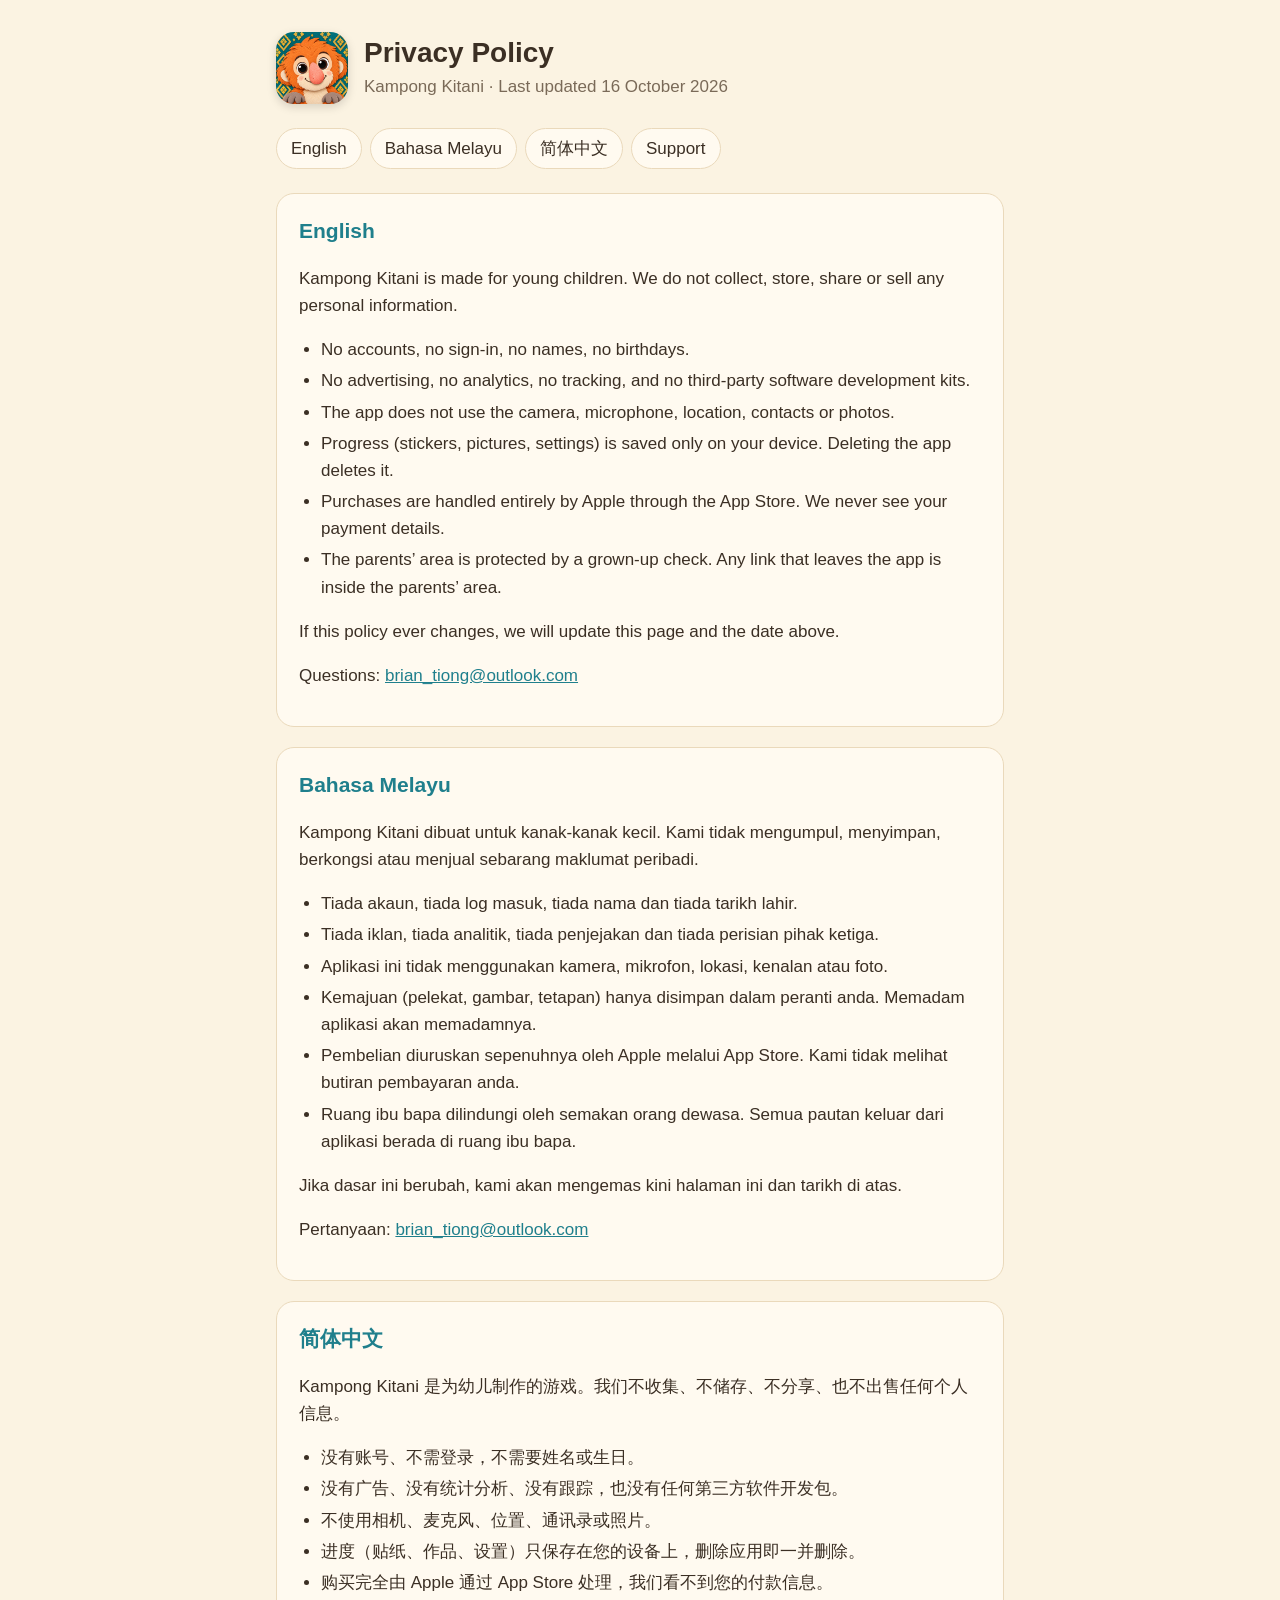
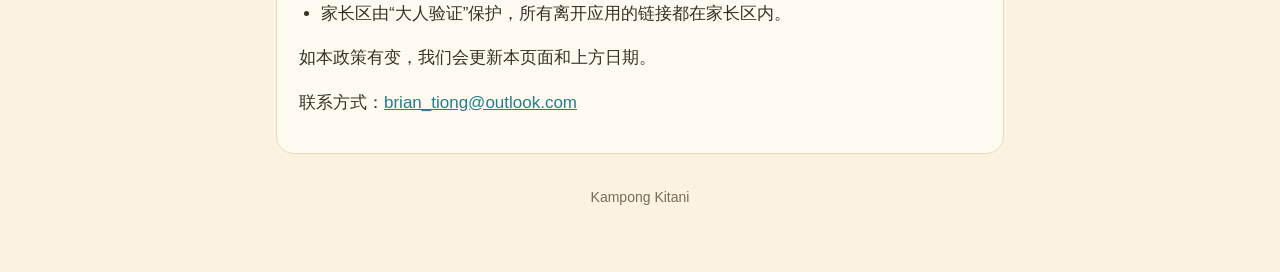
==== privacy.html @ 3ca13063 "Support and privacy pages" ====
<!doctype html>
<html lang="en">
<head>
<meta charset="utf-8">
<meta name="viewport" content="width=device-width, initial-scale=1">
<title>Kampong Kitani — Privacy Policy</title>
<link rel="stylesheet" href="style.css">
</head>
<body>
<main>
  <header>
    <img src="icon.png" alt="">
    <div>
      <h1>Privacy Policy</h1>
      <p>Kampong Kitani · Last updated 16 October 2026</p>
    </div>
  </header>
  <nav class="lang">
    <a href="#en">English</a>
    <a href="#ms">Bahasa Melayu</a>
    <a href="#zh">简体中文</a>
    <a href="index.html">Support</a>
  </nav>

  <section id="en" lang="en">
    <h2>English</h2>
    <p>Kampong Kitani is made for young children. We do not collect, store, share or sell any personal information.</p>
    <ul>
      <li>No accounts, no sign-in, no names, no birthdays.</li>
      <li>No advertising, no analytics, no tracking, and no third-party software development kits.</li>
      <li>The app does not use the camera, microphone, location, contacts or photos.</li>
      <li>Progress (stickers, pictures, settings) is saved only on your device. Deleting the app deletes it.</li>
      <li>Purchases are handled entirely by Apple through the App Store. We never see your payment details.</li>
      <li>The parents’ area is protected by a grown-up check. Any link that leaves the app is inside the parents’ area.</li>
    </ul>
    <p>If this policy ever changes, we will update this page and the date above.</p>
    <p>Questions: <a href="mailto:brian_tiong@outlook.com">brian_tiong@outlook.com</a></p>
  </section>

  <section id="ms" lang="ms">
    <h2>Bahasa Melayu</h2>
    <p>Kampong Kitani dibuat untuk kanak-kanak kecil. Kami tidak mengumpul, menyimpan, berkongsi atau menjual sebarang maklumat peribadi.</p>
    <ul>
      <li>Tiada akaun, tiada log masuk, tiada nama dan tiada tarikh lahir.</li>
      <li>Tiada iklan, tiada analitik, tiada penjejakan dan tiada perisian pihak ketiga.</li>
      <li>Aplikasi ini tidak menggunakan kamera, mikrofon, lokasi, kenalan atau foto.</li>
      <li>Kemajuan (pelekat, gambar, tetapan) hanya disimpan dalam peranti anda. Memadam aplikasi akan memadamnya.</li>
      <li>Pembelian diuruskan sepenuhnya oleh Apple melalui App Store. Kami tidak melihat butiran pembayaran anda.</li>
      <li>Ruang ibu bapa dilindungi oleh semakan orang dewasa. Semua pautan keluar dari aplikasi berada di ruang ibu bapa.</li>
    </ul>
    <p>Jika dasar ini berubah, kami akan mengemas kini halaman ini dan tarikh di atas.</p>
    <p>Pertanyaan: <a href="mailto:brian_tiong@outlook.com">brian_tiong@outlook.com</a></p>
  </section>

  <section id="zh" lang="zh-Hans">
    <h2>简体中文</h2>
    <p>Kampong Kitani 是为幼儿制作的游戏。我们不收集、不储存、不分享、也不出售任何个人信息。</p>
    <ul>
      <li>没有账号、不需登录，不需要姓名或生日。</li>
      <li>没有广告、没有统计分析、没有跟踪，也没有任何第三方软件开发包。</li>
      <li>不使用相机、麦克风、位置、通讯录或照片。</li>
      <li>进度（贴纸、作品、设置）只保存在您的设备上，删除应用即一并删除。</li>
      <li>购买完全由 Apple 通过 App Store 处理，我们看不到您的付款信息。</li>
      <li>家长区由“大人验证”保护，所有离开应用的链接都在家长区内。</li>
    </ul>
    <p>如本政策有变，我们会更新本页面和上方日期。</p>
    <p>联系方式：<a href="mailto:brian_tiong@outlook.com">brian_tiong@outlook.com</a></p>
  </section>

  <footer>Kampong Kitani</footer>
</main>
</body>
</html>
---- style.css ----
:root {
  --paper: #fbf3e2;
  --card: #fffaf0;
  --ink: #3b2f24;
  --muted: #7a6a58;
  --teal: #1f7f8c;
  --coral: #e0674f;
  --line: #ead9bb;
}
@media (prefers-color-scheme: dark) {
  :root {
    --paper: #1f1a15;
    --card: #2a231c;
    --ink: #f3e8d6;
    --muted: #bfae96;
    --teal: #5cc0cc;
    --coral: #f08a74;
    --line: #43382c;
  }
}
* { box-sizing: border-box; }
html { -webkit-text-size-adjust: 100%; }
body {
  margin: 0;
  background: var(--paper);
  color: var(--ink);
  font: 17px/1.6 -apple-system, BlinkMacSystemFont, "Segoe UI", "PingFang SC", "Noto Sans", sans-serif;
}
main { max-width: 760px; margin: 0 auto; padding: 32px 16px 64px; }
header { display: flex; align-items: center; gap: 16px; margin-bottom: 24px; }
header img { width: 72px; height: 72px; border-radius: 18px; box-shadow: 0 3px 10px rgba(0,0,0,.15); }
h1 { font-size: 28px; line-height: 1.2; margin: 0; }
header p { margin: 4px 0 0; color: var(--muted); }
nav.lang { display: flex; flex-wrap: wrap; gap: 8px; margin: 0 0 24px; }
nav.lang a, a.button {
  display: inline-block; padding: 6px 14px; border-radius: 999px;
  border: 1.5px solid var(--line); color: var(--ink); text-decoration: none; background: var(--card);
}
nav.lang a:hover, a.button:hover { border-color: var(--teal); }
section { background: var(--card); border: 1.5px solid var(--line); border-radius: 18px; padding: 20px 22px; margin-bottom: 20px; }
h2 { font-size: 21px; margin: 0 0 8px; color: var(--teal); }
h3 { font-size: 17px; margin: 16px 0 4px; }
ul { padding-left: 22px; margin: 8px 0; }
li { margin: 4px 0; }
a { color: var(--teal); }
.muted { color: var(--muted); font-size: 15px; }
footer { color: var(--muted); font-size: 14px; text-align: center; margin-top: 32px; }
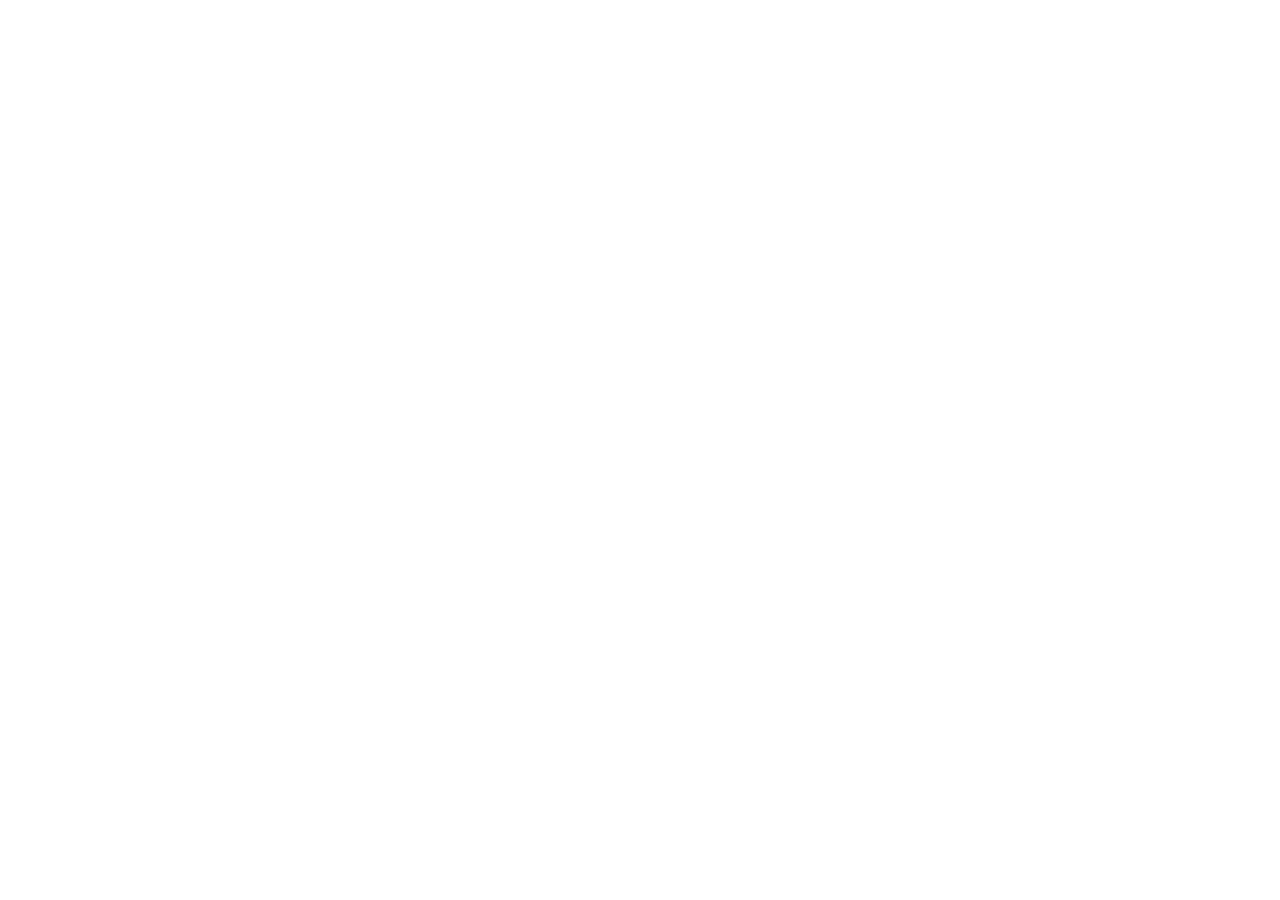
==== commit b15b0c63: "Move support and privacy pages to kampong-kitani.pages.dev Co-Authored-By: Claude Opus 5.5 <noreply@" ====
--- a/privacy.html
+++ b/privacy.html
@@ -3,71 +3,12 @@
 <head>
 <meta charset="utf-8">
 <meta name="viewport" content="width=device-width, initial-scale=1">
-<title>Kampong Kitani — Privacy Policy</title>
-<link rel="stylesheet" href="style.css">
+<title>Kampong Kitani</title>
+<link rel="canonical" href="https://kampong-kitani.pages.dev/privacy">
+<meta http-equiv="refresh" content="0; url=https://kampong-kitani.pages.dev/privacy">
+<script>location.replace("https://kampong-kitani.pages.dev/privacy" + location.hash);</script>
 </head>
 <body>
-<main>
-  <header>
-    <img src="icon.png" alt="">
-    <div>
-      <h1>Privacy Policy</h1>
-      <p>Kampong Kitani · Last updated 16 October 2026</p>
-    </div>
-  </header>
-  <nav class="lang">
-    <a href="#en">English</a>
-    <a href="#ms">Bahasa Melayu</a>
-    <a href="#zh">简体中文</a>
-    <a href="index.html">Support</a>
-  </nav>
-
-  <section id="en" lang="en">
-    <h2>English</h2>
-    <p>Kampong Kitani is made for young children. We do not collect, store, share or sell any personal information.</p>
-    <ul>
-      <li>No accounts, no sign-in, no names, no birthdays.</li>
-      <li>No advertising, no analytics, no tracking, and no third-party software development kits.</li>
-      <li>The app does not use the camera, microphone, location, contacts or photos.</li>
-      <li>Progress (stickers, pictures, settings) is saved only on your device. Deleting the app deletes it.</li>
-      <li>Purchases are handled entirely by Apple through the App Store. We never see your payment details.</li>
-      <li>The parents’ area is protected by a grown-up check. Any link that leaves the app is inside the parents’ area.</li>
-    </ul>
-    <p>If this policy ever changes, we will update this page and the date above.</p>
-    <p>Questions: <a href="mailto:brian_tiong@outlook.com">brian_tiong@outlook.com</a></p>
-  </section>
-
-  <section id="ms" lang="ms">
-    <h2>Bahasa Melayu</h2>
-    <p>Kampong Kitani dibuat untuk kanak-kanak kecil. Kami tidak mengumpul, menyimpan, berkongsi atau menjual sebarang maklumat peribadi.</p>
-    <ul>
-      <li>Tiada akaun, tiada log masuk, tiada nama dan tiada tarikh lahir.</li>
-      <li>Tiada iklan, tiada analitik, tiada penjejakan dan tiada perisian pihak ketiga.</li>
-      <li>Aplikasi ini tidak menggunakan kamera, mikrofon, lokasi, kenalan atau foto.</li>
-      <li>Kemajuan (pelekat, gambar, tetapan) hanya disimpan dalam peranti anda. Memadam aplikasi akan memadamnya.</li>
-      <li>Pembelian diuruskan sepenuhnya oleh Apple melalui App Store. Kami tidak melihat butiran pembayaran anda.</li>
-      <li>Ruang ibu bapa dilindungi oleh semakan orang dewasa. Semua pautan keluar dari aplikasi berada di ruang ibu bapa.</li>
-    </ul>
-    <p>Jika dasar ini berubah, kami akan mengemas kini halaman ini dan tarikh di atas.</p>
-    <p>Pertanyaan: <a href="mailto:brian_tiong@outlook.com">brian_tiong@outlook.com</a></p>
-  </section>
-
-  <section id="zh" lang="zh-Hans">
-    <h2>简体中文</h2>
-    <p>Kampong Kitani 是为幼儿制作的游戏。我们不收集、不储存、不分享、也不出售任何个人信息。</p>
-    <ul>
-      <li>没有账号、不需登录，不需要姓名或生日。</li>
-      <li>没有广告、没有统计分析、没有跟踪，也没有任何第三方软件开发包。</li>
-      <li>不使用相机、麦克风、位置、通讯录或照片。</li>
-      <li>进度（贴纸、作品、设置）只保存在您的设备上，删除应用即一并删除。</li>
-      <li>购买完全由 Apple 通过 App Store 处理，我们看不到您的付款信息。</li>
-      <li>家长区由“大人验证”保护，所有离开应用的链接都在家长区内。</li>
-    </ul>
-    <p>如本政策有变，我们会更新本页面和上方日期。</p>
-    <p>联系方式：<a href="mailto:brian_tiong@outlook.com">brian_tiong@outlook.com</a></p>
-  </section>
-
-  <footer>Kampong Kitani</footer>
-</main>
+<p>This page has moved to <a href="https://kampong-kitani.pages.dev/privacy">https://kampong-kitani.pages.dev/privacy</a>.</p>
 </body>
 </html>
